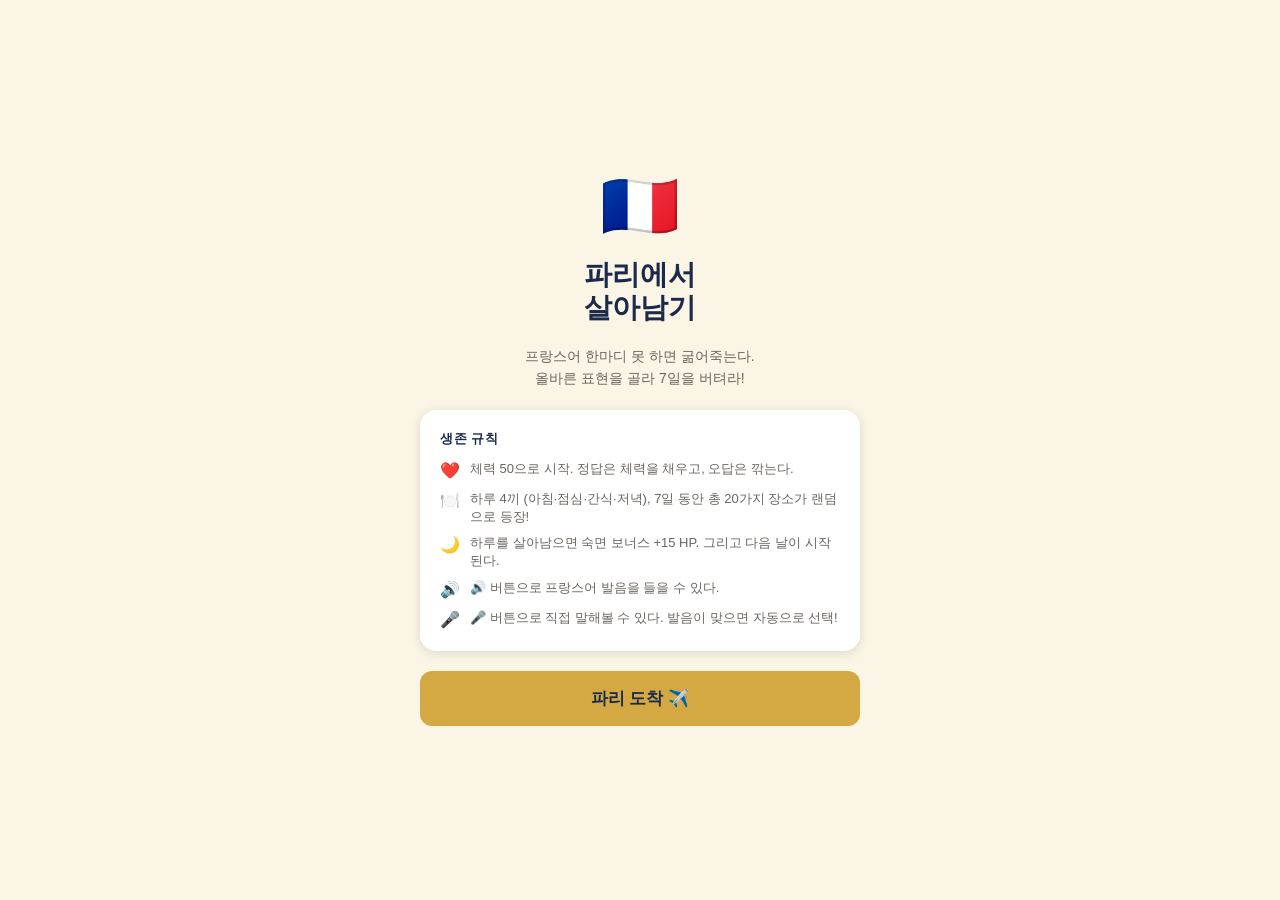
==== french tour/index.html @ e8a83956 "Add files via upload" ====
<!DOCTYPE html>
<html lang="fr">
<head>
  <meta charset="UTF-8">
  <meta name="viewport" content="width=device-width, initial-scale=1.0, maximum-scale=1.0">
  <title>파리에서 살아남기 🥐</title>
  <link rel="stylesheet" href="css/style.css">
</head>
<body>
  <div id="app">

    <!-- ── 인트로 ── -->
    <div id="screen-intro" class="screen active">
      <div class="intro-flag">🇫🇷</div>
      <div class="intro-title">파리에서<br>살아남기</div>
      <div class="intro-subtitle">
        프랑스어 한마디 못 하면 굶어죽는다.<br>
        올바른 표현을 골라 7일을 버텨라!
      </div>
      <div class="intro-rules">
        <h3>생존 규칙</h3>
        <div class="rule-item">
          <span class="rule-icon">❤️</span>
          <span>체력 50으로 시작. 정답은 체력을 채우고, 오답은 깎는다.</span>
        </div>
        <div class="rule-item">
          <span class="rule-icon">🍽️</span>
          <span>하루 4끼 (아침·점심·간식·저녁), 7일 동안 총 20가지 장소가 랜덤으로 등장!</span>
        </div>
        <div class="rule-item">
          <span class="rule-icon">🌙</span>
          <span>하루를 살아남으면 숙면 보너스 +15 HP. 그리고 다음 날이 시작된다.</span>
        </div>
        <div class="rule-item">
          <span class="rule-icon">🔊</span>
          <span>🔊 버튼으로 프랑스어 발음을 들을 수 있다.</span>
        </div>
        <div class="rule-item">
          <span class="rule-icon">🎤</span>
          <span>🎤 버튼으로 직접 말해볼 수 있다. 발음이 맞으면 자동으로 선택!</span>
        </div>
      </div>
      <button id="start-btn" class="btn btn-secondary" style="font-size:17px; padding:16px;">
        파리 도착 ✈️
      </button>
    </div>

    <!-- ── 게임 ── -->
    <div id="screen-game" class="screen">

      <div id="top-bar">
        <div id="hp-bar-container">
          <span class="hp-label">❤️ Vitalité</span>
          <div class="hp-track">
            <div class="hp-fill" id="hp-fill" style="width:50%"></div>
          </div>
          <span class="hp-value" id="hp-value">50 / 100</span>
        </div>
        <div id="day-label">Jour 1 / 7</div>
      </div>

      <div id="time-bar">
        <div class="time-dot active"><span class="dot-emoji">☀️</span>Matin</div>
        <div class="time-dot"><span class="dot-emoji">🌞</span>Déjeuner</div>
        <div class="time-dot"><span class="dot-emoji">🌤️</span>Goûter</div>
        <div class="time-dot"><span class="dot-emoji">🌙</span>Dîner</div>
      </div>

      <div id="scene-card">
        <div class="scene-header">
          <span class="scene-emoji" id="scene-emoji">☕</span>
          <div class="scene-meta">
            <div class="scene-time" id="scene-time"></div>
            <div class="scene-location-row">
              <div class="scene-location" id="scene-location"></div>
              <button class="listen-btn location-listen" id="location-listen-btn" title="발음 듣기">🔊</button>
            </div>
          </div>
        </div>
        <div class="scene-intro" id="scene-intro"></div>
      </div>

      <div id="interaction-card">
        <div class="setup-text" id="setup-text"></div>
        <div class="npc-bubble">
          <div class="npc-name" id="npc-name"></div>
          <div class="npc-french-row">
            <div class="npc-french" id="npc-french"></div>
            <button class="listen-btn" id="npc-listen-btn" title="Écouter">🔊</button>
          </div>
        </div>
        <div id="options-grid"></div>
        <button class="voice-btn" id="voice-btn">🎤 말하기</button>
      </div>

    </div>

    <!-- ── 숙면 화면 ── -->
    <div id="screen-rest" class="screen">
      <div class="rest-moon">🌙</div>
      <div class="rest-title" id="rest-day">Jour 1 terminé !</div>
      <div class="rest-subtitle">파리의 밤이 깊어간다… 내일을 위해 숙면을.</div>
      <div class="rest-card">
        <div class="score-row">
          <span class="label">오늘의 정답률</span>
          <span class="value" id="rest-score">-</span>
        </div>
        <div class="score-row">
          <span class="label">체력 + 숙면 보너스</span>
          <span class="value" id="rest-hp">-</span>
        </div>
      </div>
      <div class="rest-next-label" id="rest-next-label">내일도 파리는 기다린다!</div>
      <button class="btn btn-secondary" id="rest-next-btn" style="font-size:16px; padding:15px; width:100%;">
        Bonne nuit… →
      </button>
    </div>

    <!-- ── 엔딩 ── -->
    <div id="screen-end" class="screen">
      <div class="end-emoji" id="end-emoji">🎉</div>
      <div class="end-title"    id="end-title"></div>
      <div class="end-subtitle" id="end-subtitle" style="white-space:pre-line;"></div>
      <div class="score-card">
        <div class="score-row">
          <span class="label">정답</span>
          <span class="value" id="score-correct">-</span>
        </div>
        <div class="score-row">
          <span class="label">완료한 날</span>
          <span class="value" id="score-total">-</span>
        </div>
        <div class="score-row">
          <span class="label">남은 체력</span>
          <span class="value" id="score-hp">-</span>
        </div>
      </div>
      <button id="restart-btn" class="btn btn-secondary" style="font-size:16px; padding:15px;">
        다시 도전하기 🔄
      </button>
    </div>

  </div>

  <!-- 피드백 오버레이 -->
  <div id="feedback-overlay">
    <div class="feedback-card">
      <span class="feedback-icon" id="feedback-icon">✅</span>
      <div class="feedback-hp gain" id="feedback-hp">+25 HP</div>
      <p class="feedback-text" id="feedback-text"></p>
      <button class="btn btn-primary" id="continue-btn">다음 →</button>
    </div>
  </div>

  <!-- Pardon 오버레이 (음성 불일치) -->
  <div id="pardon-overlay">
    <div class="pardon-card">
      <div class="pardon-icon">🤷</div>
      <div class="pardon-npc">"Pardon ? Je n'ai pas compris..."</div>
      <div class="pardon-heard">들린 내용: "<span id="pardon-text">...</span>"</div>
      <div class="pardon-tip">힌트: 🔊 버튼으로 발음을 먼저 들어보세요!</div>
      <div class="pardon-actions">
        <button class="btn btn-secondary" id="pardon-retry">🎤 다시 말하기</button>
        <button class="btn btn-primary"   id="pardon-button">버튼으로 선택</button>
      </div>
    </div>
  </div>

  <!-- 듣는 중 오버레이 -->
  <div id="listening-overlay">
    <div class="listening-card">
      <div class="listening-mic">🎤</div>
      <div class="listening-text">듣고 있어요…</div>
      <div class="listening-sub">프랑스어로 말해주세요</div>
    </div>
  </div>

  <script src="js/scenarios.js"></script>
  <script src="js/game.js"></script>
</body>
</html>
---- french tour/css/style.css ----
:root {
  --cream: #FBF5E6;
  --navy: #1B2A4A;
  --red: #C0392B;
  --gold: #D4A843;
  --green: #2ECC71;
  --green-dark: #27AE60;
  --white: #FFFFFF;
  --gray-light: #F0EDE6;
  --gray: #BDB5A4;
  --text: #2C2C2C;
  --text-light: #6B6560;
  --shadow: rgba(0, 0, 0, 0.12);
  --shadow-lg: rgba(0, 0, 0, 0.2);
}

* {
  margin: 0;
  padding: 0;
  box-sizing: border-box;
}

body {
  font-family: 'Segoe UI', -apple-system, BlinkMacSystemFont, sans-serif;
  background: var(--cream);
  color: var(--text);
  min-height: 100vh;
  display: flex;
  align-items: center;
  justify-content: center;
  padding: 12px;
}

/* ── Screens ── */
.screen {
  display: none;
  width: 100%;
  max-width: 480px;
  animation: fadeIn 0.3s ease;
}
.screen.active {
  display: flex;
  flex-direction: column;
  gap: 12px;
}

@keyframes fadeIn {
  from { opacity: 0; transform: translateY(8px); }
  to   { opacity: 1; transform: translateY(0); }
}

/* ── Intro Screen ── */
#screen-intro {
  align-items: center;
  text-align: center;
  padding: 40px 20px;
  gap: 20px;
}

.intro-flag {
  font-size: 64px;
  line-height: 1;
}

.intro-title {
  font-size: 28px;
  font-weight: 800;
  color: var(--navy);
  line-height: 1.2;
}

.intro-subtitle {
  font-size: 14px;
  color: var(--text-light);
  line-height: 1.6;
}

.intro-rules {
  background: var(--white);
  border-radius: 16px;
  padding: 20px;
  text-align: left;
  width: 100%;
  box-shadow: 0 2px 12px var(--shadow);
}

.intro-rules h3 {
  font-size: 13px;
  font-weight: 700;
  color: var(--navy);
  margin-bottom: 12px;
  text-transform: uppercase;
  letter-spacing: 0.5px;
}

.rule-item {
  display: flex;
  gap: 10px;
  align-items: flex-start;
  margin-bottom: 8px;
  font-size: 13px;
  color: var(--text-light);
  line-height: 1.4;
}

.rule-item:last-child { margin-bottom: 0; }

.rule-icon {
  font-size: 16px;
  flex-shrink: 0;
  width: 20px;
  text-align: center;
}

/* ── Top bar (HP + day counter) ── */
#top-bar {
  display: flex;
  flex-direction: column;
  gap: 6px;
}

#day-label {
  text-align: right;
  font-size: 12px;
  font-weight: 700;
  color: var(--navy);
  letter-spacing: 0.5px;
  padding-right: 2px;
}

/* ── HP Bar ── */
#hp-bar-container {
  background: var(--white);
  border-radius: 14px;
  padding: 12px 16px;
  box-shadow: 0 2px 8px var(--shadow);
  display: flex;
  align-items: center;
  gap: 10px;
}

.hp-label {
  font-size: 12px;
  font-weight: 700;
  color: var(--text-light);
  text-transform: uppercase;
  letter-spacing: 0.5px;
  white-space: nowrap;
}

.hp-track {
  flex: 1;
  height: 10px;
  background: var(--gray-light);
  border-radius: 10px;
  overflow: hidden;
}

.hp-fill {
  height: 100%;
  border-radius: 10px;
  transition: width 0.5s ease, background-color 0.5s ease;
  background: var(--green);
}

.hp-fill.medium { background: var(--gold); }
.hp-fill.low    { background: var(--red); }

.hp-value {
  font-size: 13px;
  font-weight: 700;
  color: var(--navy);
  white-space: nowrap;
  min-width: 48px;
  text-align: right;
}

/* ── Time Progress ── */
#time-bar {
  display: flex;
  gap: 6px;
}

.time-dot {
  flex: 1;
  background: var(--white);
  border-radius: 10px;
  padding: 8px 6px;
  text-align: center;
  font-size: 11px;
  color: var(--gray);
  font-weight: 600;
  box-shadow: 0 2px 6px var(--shadow);
  transition: all 0.3s ease;
  line-height: 1.3;
}

.time-dot .dot-emoji {
  display: block;
  font-size: 16px;
  margin-bottom: 2px;
}

.time-dot.done {
  background: var(--navy);
  color: var(--white);
}

.time-dot.active {
  background: var(--gold);
  color: var(--navy);
  transform: scale(1.05);
}

/* ── Scene location row (with listen btn) ── */
.scene-location-row {
  display: flex;
  align-items: center;
  gap: 6px;
}

.location-listen {
  width: 28px;
  min-width: 28px;
  height: 28px;
  font-size: 14px;
  border-radius: 8px;
  background: rgba(255,255,255,0.15);
  border: 1px solid rgba(255,255,255,0.3);
  color: white;
}

.location-listen:hover {
  background: rgba(255,255,255,0.25) !important;
  border-color: rgba(255,255,255,0.5) !important;
}

/* ── Voice button ── */
.voice-btn {
  display: block;
  width: 100%;
  margin-top: 10px;
  padding: 12px;
  border: 2px dashed var(--gray);
  border-radius: 12px;
  background: var(--white);
  color: var(--text-light);
  font-size: 14px;
  font-weight: 700;
  cursor: pointer;
  transition: all 0.15s ease;
  font-family: inherit;
}

.voice-btn:hover:not(:disabled) {
  border-color: var(--navy);
  color: var(--navy);
  background: var(--cream);
}

.voice-btn:disabled {
  opacity: 0.4;
  cursor: default;
}

/* ── Listening overlay ── */
#listening-overlay {
  display: none;
  position: fixed;
  inset: 0;
  background: rgba(27,42,74,0.85);
  z-index: 200;
  align-items: center;
  justify-content: center;
}

#listening-overlay.active {
  display: flex;
}

.listening-card {
  text-align: center;
  color: white;
}

.listening-mic {
  font-size: 64px;
  animation: pulse-mic 1s ease-in-out infinite;
}

@keyframes pulse-mic {
  0%, 100% { transform: scale(1);   opacity: 1; }
  50%       { transform: scale(1.2); opacity: 0.7; }
}

.listening-text {
  font-size: 20px;
  font-weight: 700;
  margin-top: 12px;
}

.listening-sub {
  font-size: 13px;
  opacity: 0.7;
  margin-top: 6px;
}

/* ── Pardon overlay ── */
#pardon-overlay {
  display: none;
  position: fixed;
  inset: 0;
  background: rgba(0,0,0,0.5);
  z-index: 150;
  align-items: flex-end;
  justify-content: center;
  padding: 16px;
}

#pardon-overlay.active {
  display: flex;
  animation: fadeIn 0.2s ease;
}

.pardon-card {
  background: var(--white);
  border-radius: 20px 20px 16px 16px;
  padding: 24px 20px;
  width: 100%;
  max-width: 480px;
  text-align: center;
}

.pardon-icon {
  font-size: 48px;
  margin-bottom: 8px;
}

.pardon-npc {
  font-size: 16px;
  font-weight: 700;
  color: var(--navy);
  margin-bottom: 10px;
  font-style: italic;
}

.pardon-heard {
  font-size: 13px;
  color: var(--text-light);
  background: var(--gray-light);
  border-radius: 8px;
  padding: 8px 12px;
  margin-bottom: 8px;
}

.pardon-tip {
  font-size: 12px;
  color: var(--gold);
  font-weight: 600;
  margin-bottom: 16px;
}

.pardon-actions {
  display: flex;
  gap: 8px;
}

.pardon-actions .btn {
  flex: 1;
  padding: 12px;
  font-size: 13px;
}

/* ── Scene Card ── */
#scene-card {
  background: var(--navy);
  border-radius: 16px;
  padding: 20px;
  color: var(--white);
  box-shadow: 0 4px 16px var(--shadow-lg);
}

.scene-header {
  display: flex;
  align-items: center;
  gap: 10px;
  margin-bottom: 10px;
}

.scene-emoji {
  font-size: 28px;
  line-height: 1;
}

.scene-meta {
  flex: 1;
}

.scene-time {
  font-size: 11px;
  color: var(--gold);
  font-weight: 700;
  text-transform: uppercase;
  letter-spacing: 0.5px;
}

.scene-location {
  font-size: 16px;
  font-weight: 700;
}

.scene-intro {
  font-size: 13px;
  color: rgba(255,255,255,0.7);
  line-height: 1.5;
  border-top: 1px solid rgba(255,255,255,0.12);
  padding-top: 10px;
}

/* ── Interaction Card ── */
#interaction-card {
  background: var(--white);
  border-radius: 16px;
  padding: 18px;
  box-shadow: 0 2px 12px var(--shadow);
}

.setup-text {
  font-size: 13px;
  color: var(--text-light);
  margin-bottom: 12px;
  line-height: 1.5;
}

.npc-bubble {
  background: var(--gray-light);
  border-radius: 12px;
  border-bottom-left-radius: 4px;
  padding: 12px 14px;
  margin-bottom: 14px;
}

.npc-name {
  font-size: 11px;
  font-weight: 700;
  color: var(--navy);
  margin-bottom: 4px;
  text-transform: uppercase;
  letter-spacing: 0.5px;
}

.npc-french {
  font-size: 16px;
  font-weight: 600;
  color: var(--navy);
  margin-bottom: 4px;
  line-height: 1.4;
}

.npc-korean {
  font-size: 12px;
  color: var(--text-light);
}

.question-label {
  font-size: 13px;
  font-weight: 700;
  color: var(--navy);
  background: #EEF2F9;
  border-radius: 8px;
  padding: 8px 12px;
  margin-bottom: 12px;
}

/* ── NPC row with listen button ── */
.npc-french-row {
  display: flex;
  align-items: center;
  gap: 8px;
}

.npc-french-row .npc-french {
  flex: 1;
}

/* ── Options ── */
#options-grid {
  display: flex;
  flex-direction: column;
  gap: 8px;
}

.option-wrapper {
  display: flex;
  gap: 8px;
  align-items: stretch;
}

.option-btn {
  flex: 1;
  background: var(--cream);
  border: 2px solid transparent;
  border-radius: 12px;
  padding: 12px 14px;
  font-size: 14px;
  font-weight: 600;
  color: var(--navy);
  cursor: pointer;
  text-align: left;
  line-height: 1.5;
  transition: all 0.15s ease;
  white-space: pre-line;
  font-family: inherit;
}

.option-btn:hover:not(:disabled) {
  background: var(--white);
  border-color: var(--navy);
  transform: translateY(-1px);
  box-shadow: 0 4px 12px var(--shadow);
}

.option-btn:active:not(:disabled) {
  transform: translateY(0);
}

.option-btn.correct {
  background: #E8F8F0;
  border-color: var(--green-dark);
  color: var(--green-dark);
}

.option-btn.wrong {
  background: #FDE8E8;
  border-color: var(--red);
  color: var(--red);
}

.option-btn.reveal {
  background: #E8F8F0;
  border-color: var(--green-dark);
  color: var(--green-dark);
  opacity: 0.7;
}

.option-btn:disabled {
  cursor: default;
}

/* ── Listen button ── */
.listen-btn {
  width: 44px;
  min-width: 44px;
  border: 2px solid var(--gray-light);
  border-radius: 10px;
  background: var(--white);
  font-size: 18px;
  cursor: pointer;
  display: flex;
  align-items: center;
  justify-content: center;
  transition: all 0.15s ease;
  padding: 0;
}

.listen-btn:hover:not(:disabled) {
  background: var(--cream);
  border-color: var(--navy);
  transform: scale(1.08);
}

.listen-btn:active:not(:disabled) {
  transform: scale(0.96);
}

.listen-btn:disabled {
  opacity: 0.4;
  cursor: default;
}

/* ── Feedback Overlay ── */
#feedback-overlay {
  display: none;
  position: fixed;
  inset: 0;
  background: rgba(0,0,0,0.5);
  z-index: 100;
  align-items: flex-end;
  justify-content: center;
  padding: 16px;
  animation: fadeIn 0.2s ease;
}

#feedback-overlay.active {
  display: flex;
}

.feedback-card {
  background: var(--white);
  border-radius: 20px 20px 16px 16px;
  padding: 24px 20px;
  width: 100%;
  max-width: 480px;
  text-align: center;
}

.feedback-icon {
  font-size: 48px;
  margin-bottom: 10px;
  display: block;
}

.feedback-hp {
  display: inline-block;
  font-size: 18px;
  font-weight: 800;
  padding: 4px 14px;
  border-radius: 20px;
  margin-bottom: 12px;
}

.feedback-hp.gain {
  background: #E8F8F0;
  color: var(--green-dark);
}

.feedback-hp.loss {
  background: #FDE8E8;
  color: var(--red);
}

.feedback-text {
  font-size: 14px;
  color: var(--text);
  line-height: 1.6;
  margin-bottom: 20px;
}

/* ── Buttons ── */
.btn {
  display: block;
  width: 100%;
  padding: 14px 20px;
  border: none;
  border-radius: 12px;
  font-size: 15px;
  font-weight: 700;
  cursor: pointer;
  transition: all 0.15s ease;
  font-family: inherit;
}

.btn-primary {
  background: var(--navy);
  color: var(--white);
}

.btn-primary:hover {
  background: #2a3f6e;
  transform: translateY(-1px);
  box-shadow: 0 4px 16px var(--shadow-lg);
}

.btn-secondary {
  background: var(--gold);
  color: var(--navy);
}

.btn-secondary:hover {
  background: #c49235;
  transform: translateY(-1px);
  box-shadow: 0 4px 16px var(--shadow-lg);
}

.btn-danger {
  background: var(--red);
  color: var(--white);
}

/* ── Rest Screen (between days) ── */
#screen-rest {
  align-items: center;
  text-align: center;
  padding: 40px 20px;
  gap: 14px;
}

.rest-moon {
  font-size: 72px;
  animation: float 3s ease-in-out infinite;
}

@keyframes float {
  0%, 100% { transform: translateY(0); }
  50%       { transform: translateY(-10px); }
}

.rest-title {
  font-size: 24px;
  font-weight: 800;
  color: var(--navy);
}

.rest-subtitle {
  font-size: 13px;
  color: var(--text-light);
  font-style: italic;
}

.rest-card {
  background: var(--white);
  border-radius: 16px;
  padding: 16px 20px;
  width: 100%;
  box-shadow: 0 2px 12px var(--shadow);
}

.rest-next-label {
  font-size: 13px;
  color: var(--text-light);
  font-weight: 600;
}

/* ── End Screen ── */
#screen-end {
  align-items: center;
  text-align: center;
  padding: 40px 20px;
  gap: 16px;
}

.end-emoji {
  font-size: 72px;
}

.end-title {
  font-size: 26px;
  font-weight: 800;
  color: var(--navy);
  line-height: 1.2;
}

.end-subtitle {
  font-size: 14px;
  color: var(--text-light);
  line-height: 1.6;
}

.score-card {
  background: var(--white);
  border-radius: 16px;
  padding: 20px;
  width: 100%;
  box-shadow: 0 2px 12px var(--shadow);
}

.score-row {
  display: flex;
  justify-content: space-between;
  align-items: center;
  padding: 8px 0;
  border-bottom: 1px solid var(--gray-light);
  font-size: 14px;
}

.score-row:last-child { border-bottom: none; }

.score-row .label { color: var(--text-light); }
.score-row .value { font-weight: 700; color: var(--navy); }

/* ── Responsive ── */
@media (max-width: 380px) {
  #options-grid {
    grid-template-columns: 1fr;
  }
  .option-btn {
    font-size: 14px;
    padding: 14px 12px;
  }
}
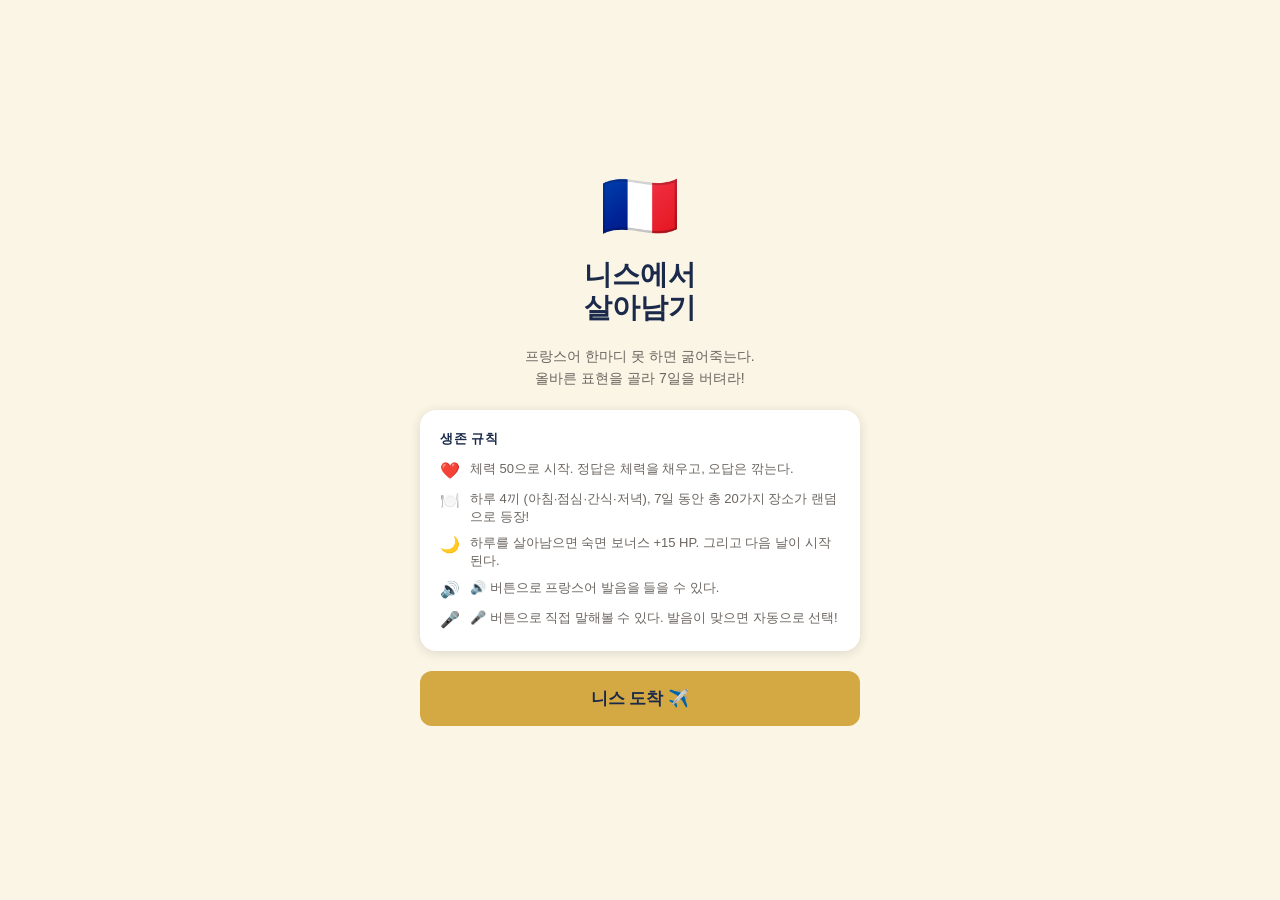
==== commit 45bd665d: "Rebrand game from Paris to Nice with local stores and Niçoise menu Replaces the 20 Parisian establis" ====
--- a/french tour/index.html
+++ b/french tour/index.html
@@ -3,7 +3,7 @@
 <head>
   <meta charset="UTF-8">
   <meta name="viewport" content="width=device-width, initial-scale=1.0, maximum-scale=1.0">
-  <title>파리에서 살아남기 🥐</title>
+  <title>니스에서 살아남기 ☀️</title>
   <link rel="stylesheet" href="css/style.css">
 </head>
 <body>
@@ -12,7 +12,7 @@
     <!-- ── 인트로 ── -->
     <div id="screen-intro" class="screen active">
       <div class="intro-flag">🇫🇷</div>
-      <div class="intro-title">파리에서<br>살아남기</div>
+      <div class="intro-title">니스에서<br>살아남기</div>
       <div class="intro-subtitle">
         프랑스어 한마디 못 하면 굶어죽는다.<br>
         올바른 표현을 골라 7일을 버텨라!
@@ -41,7 +41,7 @@
         </div>
       </div>
       <button id="start-btn" class="btn btn-secondary" style="font-size:17px; padding:16px;">
-        파리 도착 ✈️
+        니스 도착 ✈️
       </button>
     </div>
 
@@ -95,11 +95,24 @@
 
     </div>
 
+    <!-- ── 요약 화면 ── -->
+    <div id="screen-summary" class="screen">
+      <div class="summary-header">
+        <div class="summary-icon">📚</div>
+        <div class="summary-title" id="summary-title">1일 표현 정리</div>
+        <div class="summary-subtitle">오늘 배운 표현을 확인하고, 이미 아는 장소는 체크하세요.</div>
+      </div>
+      <div id="summary-cards"></div>
+      <button class="btn btn-secondary" id="summary-next-btn" style="font-size:16px; padding:15px; width:100%;">
+        잘 자요 🌙
+      </button>
+    </div>
+
     <!-- ── 숙면 화면 ── -->
     <div id="screen-rest" class="screen">
       <div class="rest-moon">🌙</div>
       <div class="rest-title" id="rest-day">Jour 1 terminé !</div>
-      <div class="rest-subtitle">파리의 밤이 깊어간다… 내일을 위해 숙면을.</div>
+      <div class="rest-subtitle">니스의 밤이 깊어간다… 내일을 위해 숙면을.</div>
       <div class="rest-card">
         <div class="score-row">
           <span class="label">오늘의 정답률</span>
@@ -110,7 +123,7 @@
           <span class="value" id="rest-hp">-</span>
         </div>
       </div>
-      <div class="rest-next-label" id="rest-next-label">내일도 파리는 기다린다!</div>
+      <div class="rest-next-label" id="rest-next-label">내일도 니스는 기다린다!</div>
       <button class="btn btn-secondary" id="rest-next-btn" style="font-size:16px; padding:15px; width:100%;">
         Bonne nuit… →
       </button>
--- a/french tour/css/style.css
+++ b/french tour/css/style.css
@@ -768,6 +768,165 @@
 .score-row .label { color: var(--text-light); }
 .score-row .value { font-weight: 700; color: var(--navy); }
 
+/* ── Summary Screen ── */
+#screen-summary {
+  padding: 20px 0;
+  gap: 14px;
+}
+
+.summary-header {
+  text-align: center;
+  padding: 0 20px;
+}
+
+.summary-icon {
+  font-size: 48px;
+  margin-bottom: 8px;
+}
+
+.summary-title {
+  font-size: 22px;
+  font-weight: 800;
+  color: var(--navy);
+  margin-bottom: 6px;
+}
+
+.summary-subtitle {
+  font-size: 13px;
+  color: var(--text-light);
+  line-height: 1.5;
+}
+
+#summary-cards {
+  display: flex;
+  flex-direction: column;
+  gap: 12px;
+  padding: 0 4px;
+}
+
+.summary-card {
+  background: var(--white);
+  border-radius: 16px;
+  padding: 16px;
+  box-shadow: 0 2px 12px var(--shadow);
+}
+
+.summary-location-header {
+  display: flex;
+  align-items: center;
+  gap: 8px;
+  margin-bottom: 12px;
+  padding-bottom: 10px;
+  border-bottom: 1px solid var(--gray-light);
+}
+
+.summary-location-emoji {
+  font-size: 22px;
+}
+
+.summary-location-name {
+  font-size: 15px;
+  font-weight: 800;
+  color: var(--navy);
+}
+
+.summary-exchange {
+  margin-bottom: 10px;
+  padding-bottom: 10px;
+  border-bottom: 1px solid var(--gray-light);
+}
+
+.summary-exchange:last-of-type {
+  border-bottom: none;
+  margin-bottom: 0;
+  padding-bottom: 0;
+}
+
+.summary-npc-line,
+.summary-answer-line {
+  margin-bottom: 8px;
+}
+
+.summary-answer-line {
+  margin-bottom: 0;
+}
+
+.summary-speaker {
+  display: inline-block;
+  font-size: 10px;
+  font-weight: 700;
+  text-transform: uppercase;
+  letter-spacing: 0.5px;
+  color: var(--text-light);
+  margin-bottom: 4px;
+}
+
+.summary-correct-speaker {
+  color: var(--green-dark);
+}
+
+.summary-fr-row {
+  display: flex;
+  align-items: flex-start;
+  gap: 6px;
+  margin-bottom: 3px;
+}
+
+.summary-fr {
+  font-size: 14px;
+  font-weight: 600;
+  color: var(--navy);
+  line-height: 1.4;
+  flex: 1;
+  font-style: italic;
+}
+
+.summary-meaning {
+  display: block;
+  font-size: 12px;
+  color: var(--text-light);
+  line-height: 1.4;
+  padding-left: 2px;
+}
+
+.summary-listen {
+  width: 32px;
+  min-width: 32px;
+  height: 32px;
+  font-size: 14px;
+  flex-shrink: 0;
+}
+
+.summary-known-label {
+  display: flex;
+  align-items: center;
+  gap: 8px;
+  margin-top: 12px;
+  padding-top: 12px;
+  border-top: 1px solid var(--gray-light);
+  cursor: pointer;
+  font-size: 13px;
+  color: var(--text-light);
+  font-weight: 600;
+}
+
+.summary-known-label input[type="checkbox"] {
+  width: 18px;
+  height: 18px;
+  accent-color: var(--navy);
+  cursor: pointer;
+  flex-shrink: 0;
+}
+
+.summary-known-label.is-known {
+  color: var(--navy);
+}
+
+#screen-summary .btn {
+  margin: 0 4px;
+  width: calc(100% - 8px);
+}
+
 /* ── Responsive ── */
 @media (max-width: 380px) {
   #options-grid {
